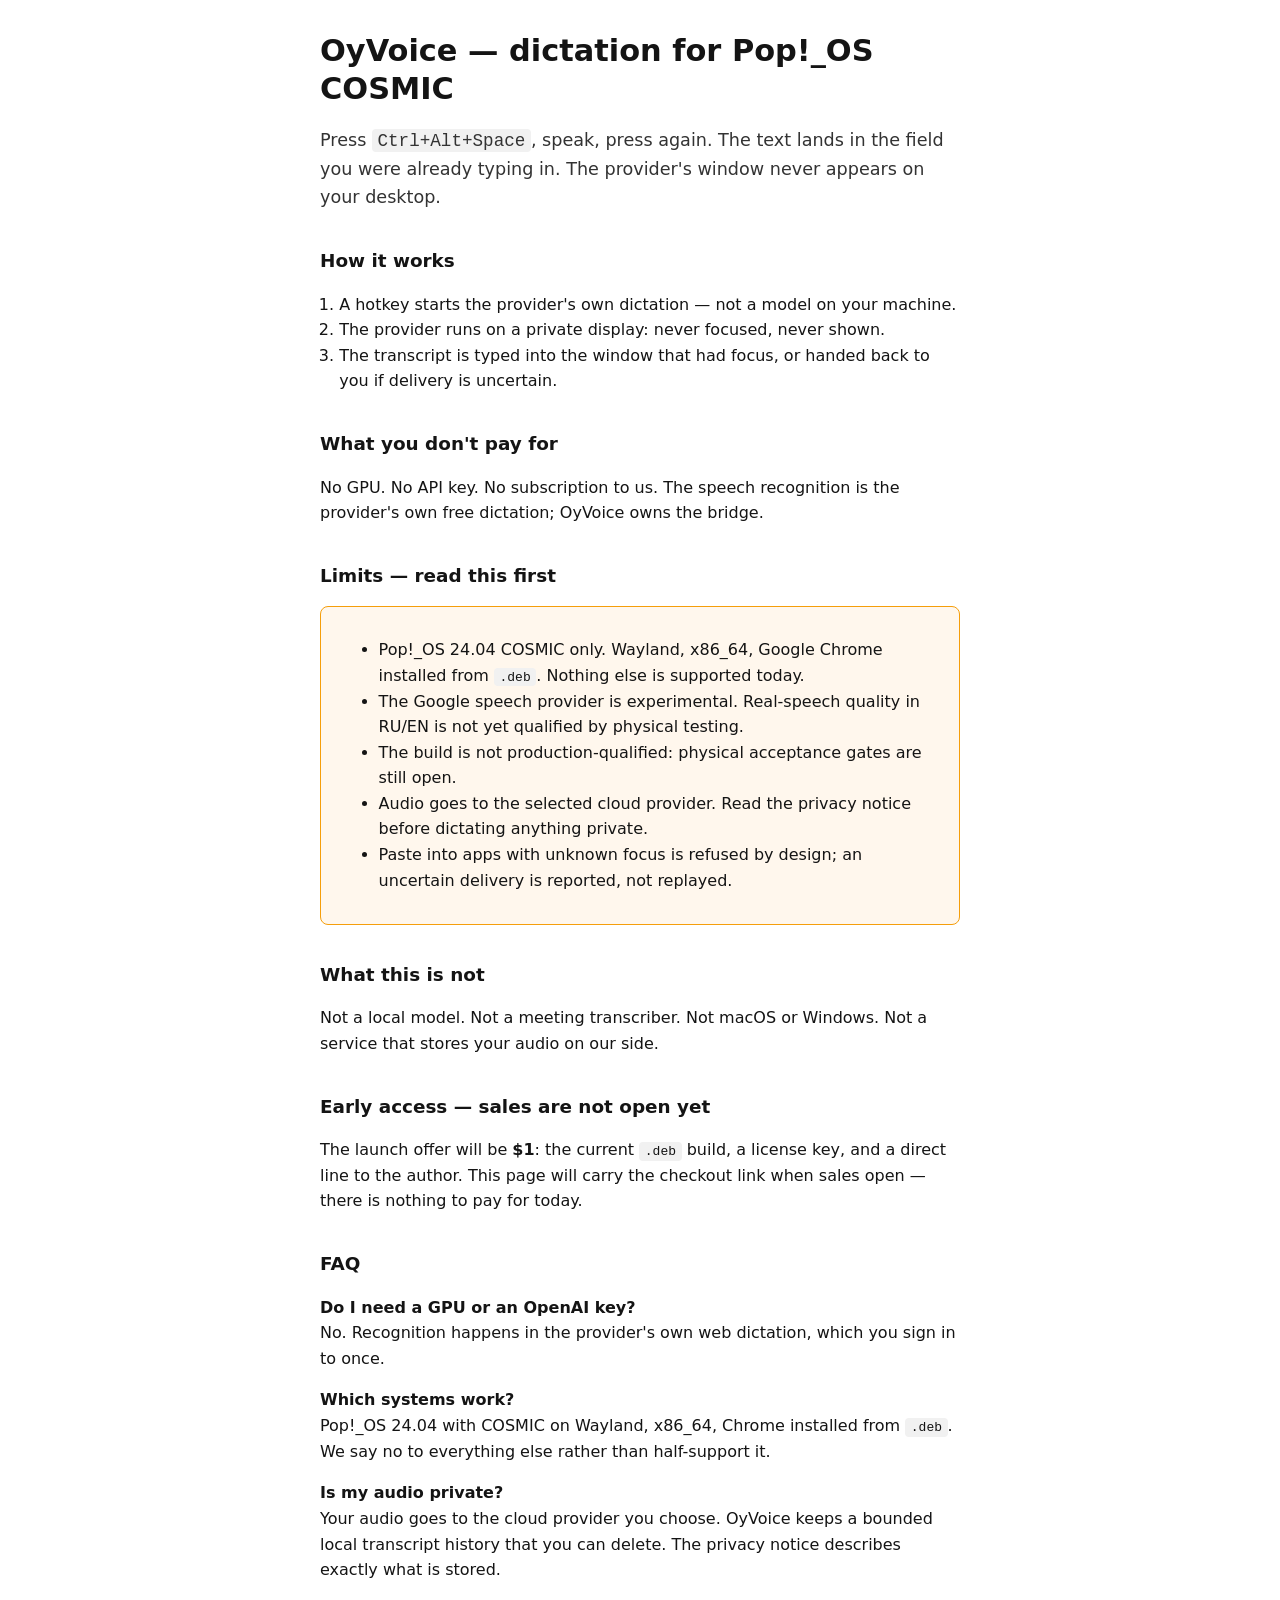
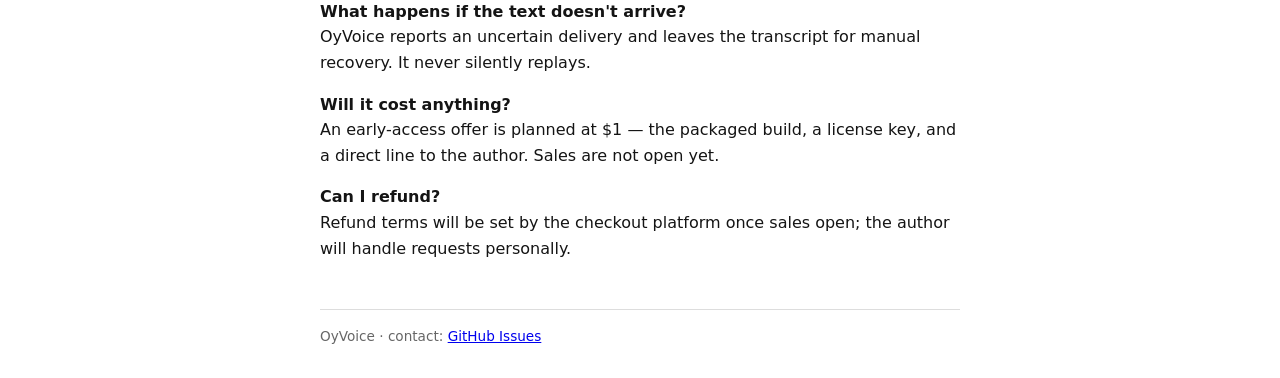
==== index.html @ 6ff1a88d "storefront: EN/RU landing, sales not open yet" ====
<!doctype html>
<html lang="en">
<head>
<meta charset="utf-8">
<meta name="viewport" content="width=device-width, initial-scale=1">
<title>OyVoice — dictation for Pop!_OS COSMIC</title>
<meta name="description" content="Dictate into any Linux app without leaving it. Ctrl+Alt+Space starts provider speech on a private display; the text lands where your caret was. Pop!_OS 24.04 COSMIC.">
<link rel="alternate" hreflang="ru" href="/ru/">
<link rel="alternate" hreflang="en" href="/">
<meta property="og:title" content="OyVoice — dictation for Pop!_OS COSMIC">
<meta property="og:description" content="Ctrl+Alt+Space, speak, press again — the text lands where your caret was. The provider's window never appears on your desktop.">
<meta property="og:type" content="website">
<script type="application/ld+json">
{
  "@context": "https://schema.org",
  "@type": "SoftwareApplication",
  "name": "OyVoice",
  "operatingSystem": "Pop!_OS 24.04 COSMIC (Wayland, x86_64)",
  "applicationCategory": "UtilitiesApplication",
  "offers": {"@type": "Offer", "price": "1.00", "priceCurrency": "USD",
             "description": "Early access: .deb build download, license key, direct contact with the author"}
}
</script>
<style>
  body{font-family:system-ui,sans-serif;max-width:640px;margin:2rem auto;
       padding:0 1.2rem;line-height:1.6;color:#141414}
  h1{font-size:1.9rem;line-height:1.25;margin-bottom:.4rem}
  h2{font-size:1.15rem;margin-top:2.2rem}
  .sub{font-size:1.1rem;color:#333}
  .limits{background:#fff7ed;border:1px solid #f59e0b;border-radius:8px;
          padding:.9rem 1.1rem}
  .cta{display:inline-block;margin-top:1.2rem;padding:.8rem 1.8rem;
       background:#111;color:#fff;text-decoration:none;border-radius:8px;
       font-size:1.05rem}
  .cta2{margin-left:1rem;color:#333}
  footer{margin-top:3rem;color:#666;font-size:.85rem;
         border-top:1px solid #ddd;padding-top:1rem}
  code{background:#f1f1f1;padding:.1rem .35rem;border-radius:4px}
  ol.plain{padding-left:1.2rem}
</style>
</head>
<body>
<h1>OyVoice — dictation for Pop!_OS COSMIC</h1>
<p class="sub">Press <code>Ctrl+Alt+Space</code>, speak, press again. The text
lands in the field you were already typing in. The provider's window never
appears on your desktop.</p>

<h2>How it works</h2>
<ol class="plain">
<li>A hotkey starts the provider's own dictation — not a model on your machine.</li>
<li>The provider runs on a private display: never focused, never shown.</li>
<li>The transcript is typed into the window that had focus, or handed back to
you if delivery is uncertain.</li>
</ol>

<h2>What you don't pay for</h2>
<p>No GPU. No API key. No subscription to us. The speech recognition is the
provider's own free dictation; OyVoice owns the bridge.</p>

<h2>Limits — read this first</h2>
<div class="limits"><ul>
<li>Pop!_OS 24.04 COSMIC only. Wayland, x86_64, Google Chrome installed from
<code>.deb</code>. Nothing else is supported today.</li>
<li>The Google speech provider is experimental. Real-speech quality in RU/EN is
not yet qualified by physical testing.</li>
<li>The build is not production-qualified: physical acceptance gates are still
open.</li>
<li>Audio goes to the selected cloud provider. Read the privacy notice before
dictating anything private.</li>
<li>Paste into apps with unknown focus is refused by design; an uncertain
delivery is reported, not replayed.</li>
</ul></div>

<h2>What this is not</h2>
<p>Not a local model. Not a meeting transcriber. Not macOS or Windows. Not a
service that stores your audio on our side.</p>

<h2>Early access — sales are not open yet</h2>
<p>The launch offer will be <strong>$1</strong>: the current
<code>.deb</code> build, a license key, and a direct line to the author. This
page will carry the checkout link when sales open — there is nothing to pay
for today.</p>

<h2>FAQ</h2>
<p><strong>Do I need a GPU or an OpenAI key?</strong><br>
No. Recognition happens in the provider's own web dictation, which you sign in
to once.</p>
<p><strong>Which systems work?</strong><br>
Pop!_OS 24.04 with COSMIC on Wayland, x86_64, Chrome installed from
<code>.deb</code>. We say no to everything else rather than half-support it.</p>
<p><strong>Is my audio private?</strong><br>
Your audio goes to the cloud provider you choose. OyVoice keeps a bounded
local transcript history that you can delete. The privacy notice describes
exactly what is stored.</p>
<p><strong>What happens if the text doesn't arrive?</strong><br>
OyVoice reports an uncertain delivery and leaves the transcript for manual
recovery. It never silently replays.</p>
<p><strong>Will it cost anything?</strong><br>
An early-access offer is planned at $1 — the packaged build, a license key,
and a direct line to the author. Sales are not open yet.</p>
<p><strong>Can I refund?</strong><br>
Refund terms will be set by the checkout platform once sales open; the
author will handle requests personally.</p>

<footer>
OyVoice · contact: <a href="https://github.com/oysana/oyvoice/issues">GitHub
Issues</a>
</footer>
</body>
</html>
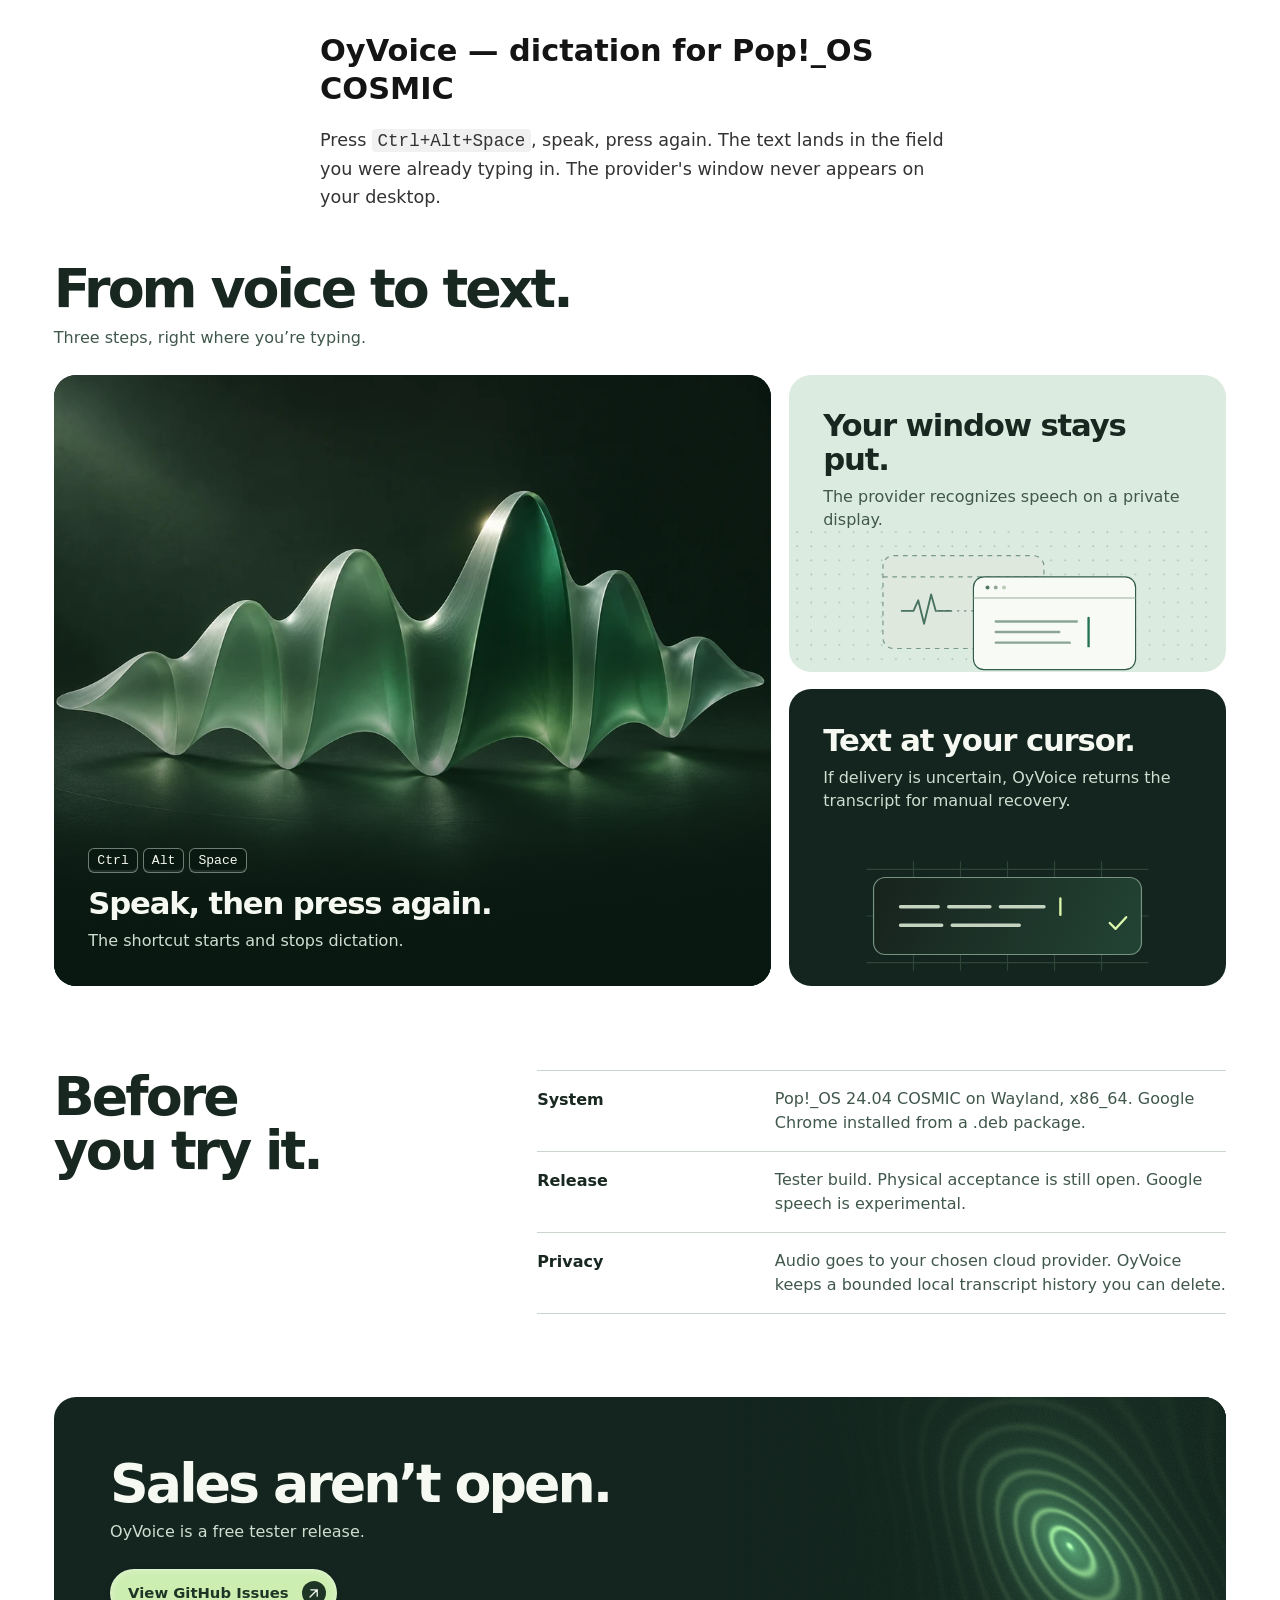
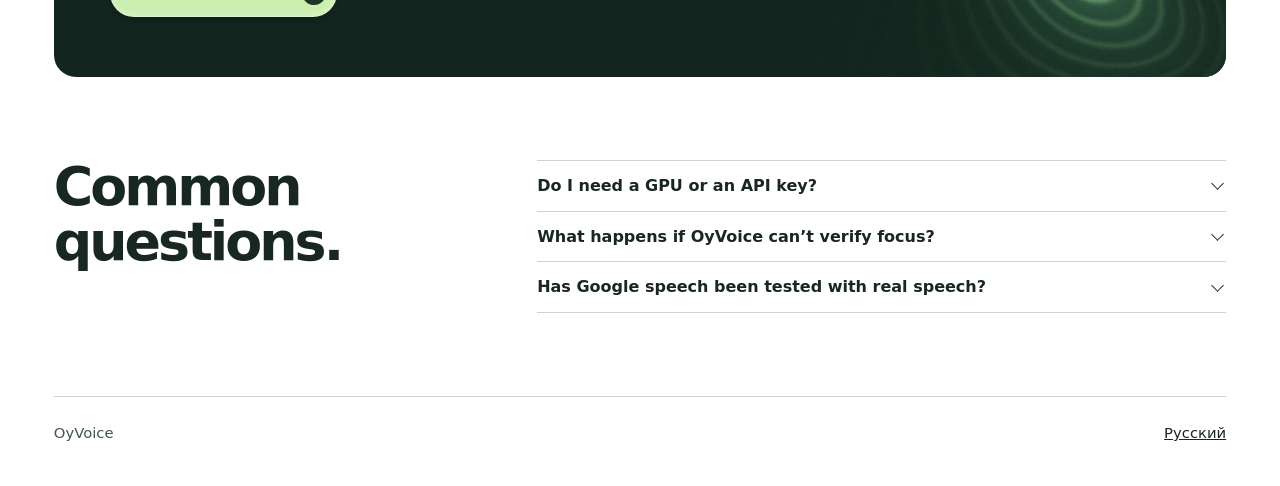
==== commit 5d3f6bcf: "Redesign the OyVoice storefront below the hero" ====
--- a/index.html
+++ b/index.html
@@ -4,11 +4,11 @@
 <meta charset="utf-8">
 <meta name="viewport" content="width=device-width, initial-scale=1">
 <title>OyVoice — dictation for Pop!_OS COSMIC</title>
-<meta name="description" content="Dictate into any Linux app without leaving it. Ctrl+Alt+Space starts provider speech on a private display; the text lands where your caret was. Pop!_OS 24.04 COSMIC.">
-<link rel="alternate" hreflang="ru" href="/ru/">
-<link rel="alternate" hreflang="en" href="/">
+<meta name="description" content="Dictation for Pop!_OS 24.04 COSMIC. Use Ctrl+Alt+Space to dictate through your selected cloud provider and return text to the focused field.">
+<link rel="alternate" hreflang="ru" href="https://oysana.github.io/oyvoice/ru/">
+<link rel="alternate" hreflang="en" href="https://oysana.github.io/oyvoice/">
 <meta property="og:title" content="OyVoice — dictation for Pop!_OS COSMIC">
-<meta property="og:description" content="Ctrl+Alt+Space, speak, press again — the text lands where your caret was. The provider's window never appears on your desktop.">
+<meta property="og:description" content="Dictation for Pop!_OS 24.04 COSMIC. Use Ctrl+Alt+Space to dictate through your selected cloud provider and return text to the focused field.">
 <meta property="og:type" content="website">
 <script type="application/ld+json">
 {
@@ -16,95 +16,95 @@
   "@type": "SoftwareApplication",
   "name": "OyVoice",
   "operatingSystem": "Pop!_OS 24.04 COSMIC (Wayland, x86_64)",
-  "applicationCategory": "UtilitiesApplication",
-  "offers": {"@type": "Offer", "price": "1.00", "priceCurrency": "USD",
-             "description": "Early access: .deb build download, license key, direct contact with the author"}
+  "applicationCategory": "UtilitiesApplication"
 }
 </script>
 <style>
   body{font-family:system-ui,sans-serif;max-width:640px;margin:2rem auto;
        padding:0 1.2rem;line-height:1.6;color:#141414}
   h1{font-size:1.9rem;line-height:1.25;margin-bottom:.4rem}
-  h2{font-size:1.15rem;margin-top:2.2rem}
   .sub{font-size:1.1rem;color:#333}
-  .limits{background:#fff7ed;border:1px solid #f59e0b;border-radius:8px;
-          padding:.9rem 1.1rem}
-  .cta{display:inline-block;margin-top:1.2rem;padding:.8rem 1.8rem;
-       background:#111;color:#fff;text-decoration:none;border-radius:8px;
-       font-size:1.05rem}
-  .cta2{margin-left:1rem;color:#333}
-  footer{margin-top:3rem;color:#666;font-size:.85rem;
-         border-top:1px solid #ddd;padding-top:1rem}
   code{background:#f1f1f1;padding:.1rem .35rem;border-radius:4px}
-  ol.plain{padding-left:1.2rem}
 </style>
+<link rel="stylesheet" href="./assets/storefront.css">
+<script type="module" src="./assets/storefront-shader.js"></script>
 </head>
 <body>
+<main>
 <h1>OyVoice — dictation for Pop!_OS COSMIC</h1>
 <p class="sub">Press <code>Ctrl+Alt+Space</code>, speak, press again. The text
 lands in the field you were already typing in. The provider's window never
 appears on your desktop.</p>
 
-<h2>How it works</h2>
-<ol class="plain">
-<li>A hotkey starts the provider's own dictation — not a model on your machine.</li>
-<li>The provider runs on a private display: never focused, never shown.</li>
-<li>The transcript is typed into the window that had focus, or handed back to
-you if delivery is uncertain.</li>
-</ol>
+<div class="oy-story">
+  <section data-design-section="bento" aria-labelledby="how-title">
+    <header class="oy-section-head">
+      <h2 id="how-title" class="oy-title">From voice to text.</h2>
+      <p>Three steps, right where you’re typing.</p>
+    </header>
+    <div class="oy-grid">
+      <article class="oy-tile oy-tile--stage">
+        <picture class="oy-stage-art" data-design-visual>
+          <source media="(max-width: 740px)" srcset="./assets/voice-wave-small.webp">
+          <img src="./assets/voice-wave.webp" width="1280" height="853" alt="">
+        </picture>
+        <div class="oy-tile-copy">
+          <span class="oy-keys"><kbd>Ctrl</kbd><kbd>Alt</kbd><kbd>Space</kbd></span>
+          <h3>Speak, then press again.</h3>
+          <p>The shortcut starts and stops dictation.</p>
+        </div>
+      </article>
+      <article class="oy-tile oy-tile--diagram">
+        <div class="oy-tile-copy">
+          <h3>Your window stays put.</h3>
+          <p>The provider recognizes speech on a private display.</p>
+        </div>
+        <img class="oy-diagram" data-design-visual src="./assets/private-display.svg" width="360" height="120" alt="">
+      </article>
+      <article class="oy-tile oy-tile--diagram oy-tile--cursor">
+        <div class="oy-tile-copy">
+          <h3>Text at your cursor.</h3>
+          <p>If delivery is uncertain, OyVoice returns the transcript for manual recovery.</p>
+        </div>
+        <img class="oy-diagram" data-design-visual src="./assets/cursor.svg" width="360" height="120" alt="">
+      </article>
+    </div>
+  </section>
 
-<h2>What you don't pay for</h2>
-<p>No GPU. No API key. No subscription to us. The speech recognition is the
-provider's own free dictation; OyVoice owns the bridge.</p>
+  <section class="oy-editorial" data-design-section="editorial" aria-labelledby="requirements-title">
+    <h2 id="requirements-title" class="oy-title">Before you try it.</h2>
+    <dl class="oy-facts">
+      <div><dt>System</dt><dd>Pop!_OS 24.04 COSMIC on Wayland, x86_64. Google Chrome installed from a .deb package.</dd></div>
+      <div><dt>Release</dt><dd>Tester build. Physical acceptance is still open. Google speech is experimental.</dd></div>
+      <div><dt>Privacy</dt><dd>Audio goes to your chosen cloud provider. OyVoice keeps a bounded local transcript history you can delete.</dd></div>
+    </dl>
+  </section>
 
-<h2>Limits — read this first</h2>
-<div class="limits"><ul>
-<li>Pop!_OS 24.04 COSMIC only. Wayland, x86_64, Google Chrome installed from
-<code>.deb</code>. Nothing else is supported today.</li>
-<li>The Google speech provider is experimental. Real-speech quality in RU/EN is
-not yet qualified by physical testing.</li>
-<li>The build is not production-qualified: physical acceptance gates are still
-open.</li>
-<li>Audio goes to the selected cloud provider. Read the privacy notice before
-dictating anything private.</li>
-<li>Paste into apps with unknown focus is refused by design; an uncertain
-delivery is reported, not replayed.</li>
-</ul></div>
+  <section class="oy-action" data-design-section="action" aria-labelledby="status-title">
+    <div class="oy-action-copy">
+      <h2 id="status-title" class="oy-title" data-design-heading>Sales aren’t open.</h2>
+      <p>OyVoice is a free tester release.</p>
+      <a class="oy-button" data-design-primary href="https://github.com/oysana/oyvoice/issues">
+        View GitHub Issues
+        <svg aria-hidden="true" viewBox="0 0 20 20" fill="none"><path d="M5 15 14 6M6 6h8v8" stroke="currentColor" stroke-width="1.6" stroke-linecap="round" stroke-linejoin="round"/></svg>
+      </a>
+    </div>
+    <div class="oy-action-art" data-design-visual aria-hidden="true"><canvas width="512" height="256"></canvas></div>
+  </section>
 
-<h2>What this is not</h2>
-<p>Not a local model. Not a meeting transcriber. Not macOS or Windows. Not a
-service that stores your audio on our side.</p>
-
-<h2>Early access — sales are not open yet</h2>
-<p>The launch offer will be <strong>$1</strong>: the current
-<code>.deb</code> build, a license key, and a direct line to the author. This
-page will carry the checkout link when sales open — there is nothing to pay
-for today.</p>
-
-<h2>FAQ</h2>
-<p><strong>Do I need a GPU or an OpenAI key?</strong><br>
-No. Recognition happens in the provider's own web dictation, which you sign in
-to once.</p>
-<p><strong>Which systems work?</strong><br>
-Pop!_OS 24.04 with COSMIC on Wayland, x86_64, Chrome installed from
-<code>.deb</code>. We say no to everything else rather than half-support it.</p>
-<p><strong>Is my audio private?</strong><br>
-Your audio goes to the cloud provider you choose. OyVoice keeps a bounded
-local transcript history that you can delete. The privacy notice describes
-exactly what is stored.</p>
-<p><strong>What happens if the text doesn't arrive?</strong><br>
-OyVoice reports an uncertain delivery and leaves the transcript for manual
-recovery. It never silently replays.</p>
-<p><strong>Will it cost anything?</strong><br>
-An early-access offer is planned at $1 — the packaged build, a license key,
-and a direct line to the author. Sales are not open yet.</p>
-<p><strong>Can I refund?</strong><br>
-Refund terms will be set by the checkout platform once sales open; the
-author will handle requests personally.</p>
-
-<footer>
-OyVoice · contact: <a href="https://github.com/oysana/oyvoice/issues">GitHub
-Issues</a>
-</footer>
+  <section class="oy-faq" data-design-section="faq" aria-labelledby="faq-title">
+    <h2 id="faq-title" class="oy-title">Common questions.</h2>
+    <div class="oy-faq-list">
+      <details><summary>Do I need a GPU or an API key?</summary><p>No. The selected cloud provider recognizes the speech. The ChatGPT provider needs sign-in.</p></details>
+      <details><summary>What happens if OyVoice can’t verify focus?</summary><p>OyVoice refuses to insert into an unknown field. If delivery is uncertain, it reports it and leaves the transcript for manual recovery.</p></details>
+      <details><summary>Has Google speech been tested with real speech?</summary><p>Google speech is experimental. Physical testing of live speech in Russian and English is still open.</p></details>
+    </div>
+  </section>
+  <footer class="oy-footer" role="contentinfo">
+    <span>OyVoice</span>
+    <a href="./ru/" hreflang="ru" lang="ru" aria-label="View this page in Russian">Русский</a>
+  </footer>
+</div>
+</main>
 </body>
 </html>
--- a/assets/storefront.css
+++ b/assets/storefront.css
@@ -0,0 +1,328 @@
+.oy-story {
+  --content-max: 1192px;
+  --page-gutter: clamp(18px, 4.2vw, 60px);
+  --section-space: clamp(58px, 6.5vw, 96px);
+  --grid-gap: clamp(12px, 1.35vw, 20px);
+  --tile-inset: clamp(20px, 2.7vw, 40px);
+  --tile-corner: 22px;
+  --caption-gap: 8px;
+  --group-gap: 24px;
+  --copy-measure: 52ch;
+  --ink: #182720;
+  --ink-secondary: #40574c;
+  --quiet-surface: #edf1e9;
+  --accent-surface: #dcebe0;
+  --inverse-surface: #13251e;
+  --inverse-ink: #f5f9f1;
+  --inverse-secondary: #d0ded2;
+  --divider: #cbd5cc;
+  --accent-action: #cceeb1;
+  --accent-ink: #1e3525;
+  --focus: #156749;
+  --action-corner: 999px;
+  --action-stroke: rgb(255 255 255 / 40%);
+  --action-shadow: 0 3px 6px rgb(0 0 0 / 20%), inset 0 0 6px 2px rgb(255 255 255 / 24%);
+  --control-feedback: 180ms;
+  --feedback-curve: cubic-bezier(.2, .65, .3, 1);
+  --shell: min(var(--content-max), calc(100vw - 2 * var(--page-gutter)));
+
+  width: var(--shell);
+  margin-inline: calc((100% - var(--shell)) / 2);
+  margin-block: clamp(38px, 4vw, 64px) 0;
+  color: var(--ink);
+}
+
+.oy-story *, .oy-story *::before, .oy-story *::after { box-sizing: border-box; }
+
+.oy-story :where(h2, h3, p, figure, ul, dl, dd) { margin: 0; }
+.oy-story h2 { margin: 0; }
+
+.oy-story [data-design-section] + [data-design-section] { margin-block-start: var(--section-space); }
+
+.oy-story .oy-section-head { margin-block-end: var(--group-gap); }
+
+.oy-story .oy-section-head p {
+  max-width: var(--copy-measure);
+  margin-block-start: var(--caption-gap);
+  color: var(--ink-secondary);
+  font-size: 1rem;
+}
+
+.oy-story .oy-title {
+  font-size: clamp(2rem, 4.2vw, 3.75rem);
+  font-weight: 650;
+  line-height: 1.02;
+  letter-spacing: -.055em;
+  text-wrap: balance;
+}
+
+.oy-story .oy-grid {
+  display: grid;
+  grid-template-columns: minmax(0, 1.64fr) minmax(0, 1fr);
+  grid-template-rows: 1fr 1fr;
+  gap: var(--grid-gap);
+}
+
+.oy-story .oy-tile {
+  position: relative;
+  overflow: hidden;
+  border-radius: var(--tile-corner);
+  background: var(--quiet-surface);
+  color: var(--ink);
+}
+
+.oy-story .oy-tile--stage {
+  isolation: isolate;
+  grid-row: span 2;
+  min-height: clamp(440px, 42vw, 565px);
+  display: flex;
+  align-items: end;
+  background: #0f211b;
+  color: var(--inverse-ink);
+}
+
+.oy-story .oy-stage-art,
+.oy-story .oy-stage-art img {
+  position: absolute;
+  inset: 0;
+  width: 100%;
+  height: 100%;
+}
+
+.oy-story .oy-stage-art img { object-fit: cover; object-position: 55% 43%; }
+
+.oy-story .oy-tile--stage::after {
+  content: "";
+  position: absolute;
+  z-index: 0;
+  inset: 40% 0 0;
+  background: linear-gradient(180deg, transparent, rgb(9 24 17 / 97%) 92%);
+  pointer-events: none;
+}
+
+.oy-story .oy-tile-copy {
+  position: relative;
+  z-index: 1;
+  padding: var(--tile-inset);
+}
+
+.oy-story .oy-tile-copy h3 {
+  font-size: clamp(1.4rem, 2.4vw, 2.1rem);
+  font-weight: 650;
+  line-height: 1.1;
+  letter-spacing: -.038em;
+}
+
+.oy-story .oy-tile-copy p {
+  margin-block-start: var(--caption-gap);
+  color: var(--ink-secondary);
+  max-width: var(--copy-measure);
+  line-height: 1.45;
+}
+
+.oy-story .oy-tile--stage p,
+.oy-story .oy-tile--cursor p { color: var(--inverse-secondary); }
+
+.oy-story .oy-keys {
+  display: inline-flex;
+  flex-wrap: wrap;
+  gap: 5px;
+  margin-block-end: 14px;
+}
+
+.oy-story kbd {
+  padding: 2px 8px;
+  border: 1px solid rgb(240 255 241 / 44%);
+  border-radius: 6px;
+  background: rgb(9 24 17 / 82%);
+  color: var(--inverse-ink);
+  box-shadow: inset 0 -2px 0 rgb(240 255 241 / 10%);
+  font: 500 .82rem/1.45 ui-monospace, monospace;
+}
+
+.oy-story .oy-tile--diagram {
+  display: flex;
+  flex-direction: column;
+  justify-content: space-between;
+  background: var(--accent-surface);
+}
+
+.oy-story .oy-tile--cursor {
+  background: var(--inverse-surface);
+  color: var(--inverse-ink);
+}
+
+.oy-story .oy-tile--diagram .oy-tile-copy { padding-block-end: 0; }
+
+.oy-story .oy-diagram {
+  display: block;
+  width: 100%;
+  height: clamp(104px, 11vw, 154px);
+  object-fit: contain;
+  object-position: center bottom;
+}
+
+.oy-story .oy-editorial {
+  display: grid;
+  grid-template-columns: minmax(0, .8fr) minmax(0, 1.2fr);
+  gap: var(--group-gap);
+  align-items: start;
+}
+
+.oy-story .oy-facts { border-block-start: 1px solid var(--divider); }
+.oy-story .oy-facts > div {
+  padding-block: 16px;
+  border-block-end: 1px solid var(--divider);
+  display: grid;
+  grid-template-columns: minmax(0, 1fr) minmax(0, 2fr);
+  gap: 12px;
+}
+.oy-story .oy-facts dt { font-weight: 650; }
+.oy-story .oy-facts dd { color: var(--ink-secondary); line-height: 1.5; }
+
+.oy-story .oy-action {
+  display: grid;
+  grid-template-columns: minmax(0, 1.32fr) minmax(0, 1fr);
+  min-height: 280px;
+  border-radius: var(--tile-corner);
+  overflow: hidden;
+  background: var(--inverse-surface);
+  color: var(--inverse-ink);
+  position: relative;
+}
+
+.oy-story .oy-action-copy {
+  align-self: center;
+  z-index: 1;
+  padding: clamp(24px, 4.4vw, 64px);
+}
+
+.oy-story .oy-action-copy p {
+  margin-block: var(--caption-gap) var(--group-gap);
+  color: var(--inverse-secondary);
+}
+
+.oy-story .oy-action-art {
+  position: relative;
+  overflow: hidden;
+  min-height: 155px;
+  background:
+    radial-gradient(ellipse at 77% 46%, #b7d994 0%, #60966c 19%, transparent 54%),
+    radial-gradient(ellipse at 76% 80%, #4b795c, var(--inverse-surface) 71%);
+}
+
+.oy-story .oy-action-art::after {
+  content: "";
+  position: absolute;
+  inset: 0;
+  background: linear-gradient(90deg, var(--inverse-surface), transparent 60%);
+  pointer-events: none;
+}
+
+.oy-story .oy-action-art canvas {
+  position: absolute;
+  inset: 0;
+  width: 100%;
+  height: 100%;
+  visibility: hidden;
+}
+
+.oy-story .oy-action-art canvas[data-rendered] { visibility: visible; }
+
+.oy-story .oy-button {
+  display: inline-flex;
+  min-height: 48px;
+  align-items: center;
+  justify-content: center;
+  padding: 9px 10px 9px 17px;
+  gap: 13px;
+  border: 1px solid var(--action-stroke);
+  border-radius: var(--action-corner);
+  background: var(--accent-action);
+  color: var(--accent-ink);
+  box-shadow: var(--action-shadow);
+  text-decoration: none;
+  font-size: .925rem;
+  font-weight: 650;
+  line-height: 1.2;
+  transition: filter var(--control-feedback) var(--feedback-curve), transform var(--control-feedback) var(--feedback-curve);
+}
+
+.oy-story .oy-button svg {
+  flex: 0 0 24px;
+  height: 24px;
+  border-radius: var(--action-corner);
+  padding: 4px;
+  color: var(--inverse-ink);
+  background: var(--accent-ink);
+}
+
+.oy-story .oy-button:hover { filter: brightness(1.08); transform: translateY(-1px); }
+.oy-story .oy-button:active { filter: brightness(.93); transform: translateY(1px); }
+.oy-story :where(a, summary):focus-visible { outline: 2px solid var(--focus); outline-offset: 4px; }
+.oy-story .oy-button:focus-visible { outline-color: var(--inverse-ink); }
+
+.oy-story .oy-faq {
+  display: grid;
+  grid-template-columns: minmax(0, .8fr) minmax(0, 1.2fr);
+  align-items: start;
+  gap: var(--group-gap);
+}
+.oy-story .oy-faq-list { border-block-start: 1px solid var(--divider); }
+.oy-story .oy-faq details { border-block-end: 1px solid var(--divider); }
+.oy-story .oy-faq summary {
+  min-height: 48px;
+  padding-block: 12px;
+  list-style: none;
+  cursor: pointer;
+  display: flex;
+  gap: 14px;
+  align-items: center;
+  justify-content: space-between;
+  font-weight: 620;
+}
+.oy-story .oy-faq summary::-webkit-details-marker { display: none; }
+.oy-story .oy-faq summary::after {
+  content: "";
+  width: 9px;
+  height: 9px;
+  flex: 0 0 9px;
+  border-inline-end: 1.5px solid currentColor;
+  border-block-end: 1.5px solid currentColor;
+  margin-inline: 4px;
+  transform: translateY(-2px) rotate(45deg);
+}
+.oy-story .oy-faq details[open] summary::after { transform: translateY(2px) rotate(225deg); }
+.oy-story .oy-faq details p { padding-block: 0 16px; color: var(--ink-secondary); }
+
+.oy-story .oy-footer {
+  display: flex;
+  justify-content: space-between;
+  align-items: center;
+  flex-wrap: wrap;
+  gap: 8px var(--group-gap);
+  margin-block-start: var(--section-space);
+  padding-block-start: 14px;
+  border-block-start: 1px solid var(--divider);
+  color: var(--ink-secondary);
+  font-size: .925rem;
+}
+
+.oy-story .oy-footer a { display: inline-flex; align-items: center; min-height: 44px; color: var(--ink); }
+
+@media (max-width: 740px) {
+  .oy-story .oy-grid,
+  .oy-story .oy-editorial,
+  .oy-story .oy-action,
+  .oy-story .oy-faq { grid-template-columns: minmax(0, 1fr); grid-template-rows: auto; }
+
+  .oy-story .oy-tile--stage { grid-row: auto; min-height: max(340px, 105vw - 74px); }
+  .oy-story .oy-stage-art img { object-position: 56% 48%; }
+  .oy-story .oy-tile--diagram { min-height: 200px; }
+  .oy-story .oy-diagram { max-height: 128px; }
+  .oy-story .oy-action-art::after { background: linear-gradient(var(--inverse-surface), transparent 65%); }
+}
+
+@media (prefers-reduced-motion: reduce) {
+  .oy-story .oy-button { transition: none; transform: none; }
+}
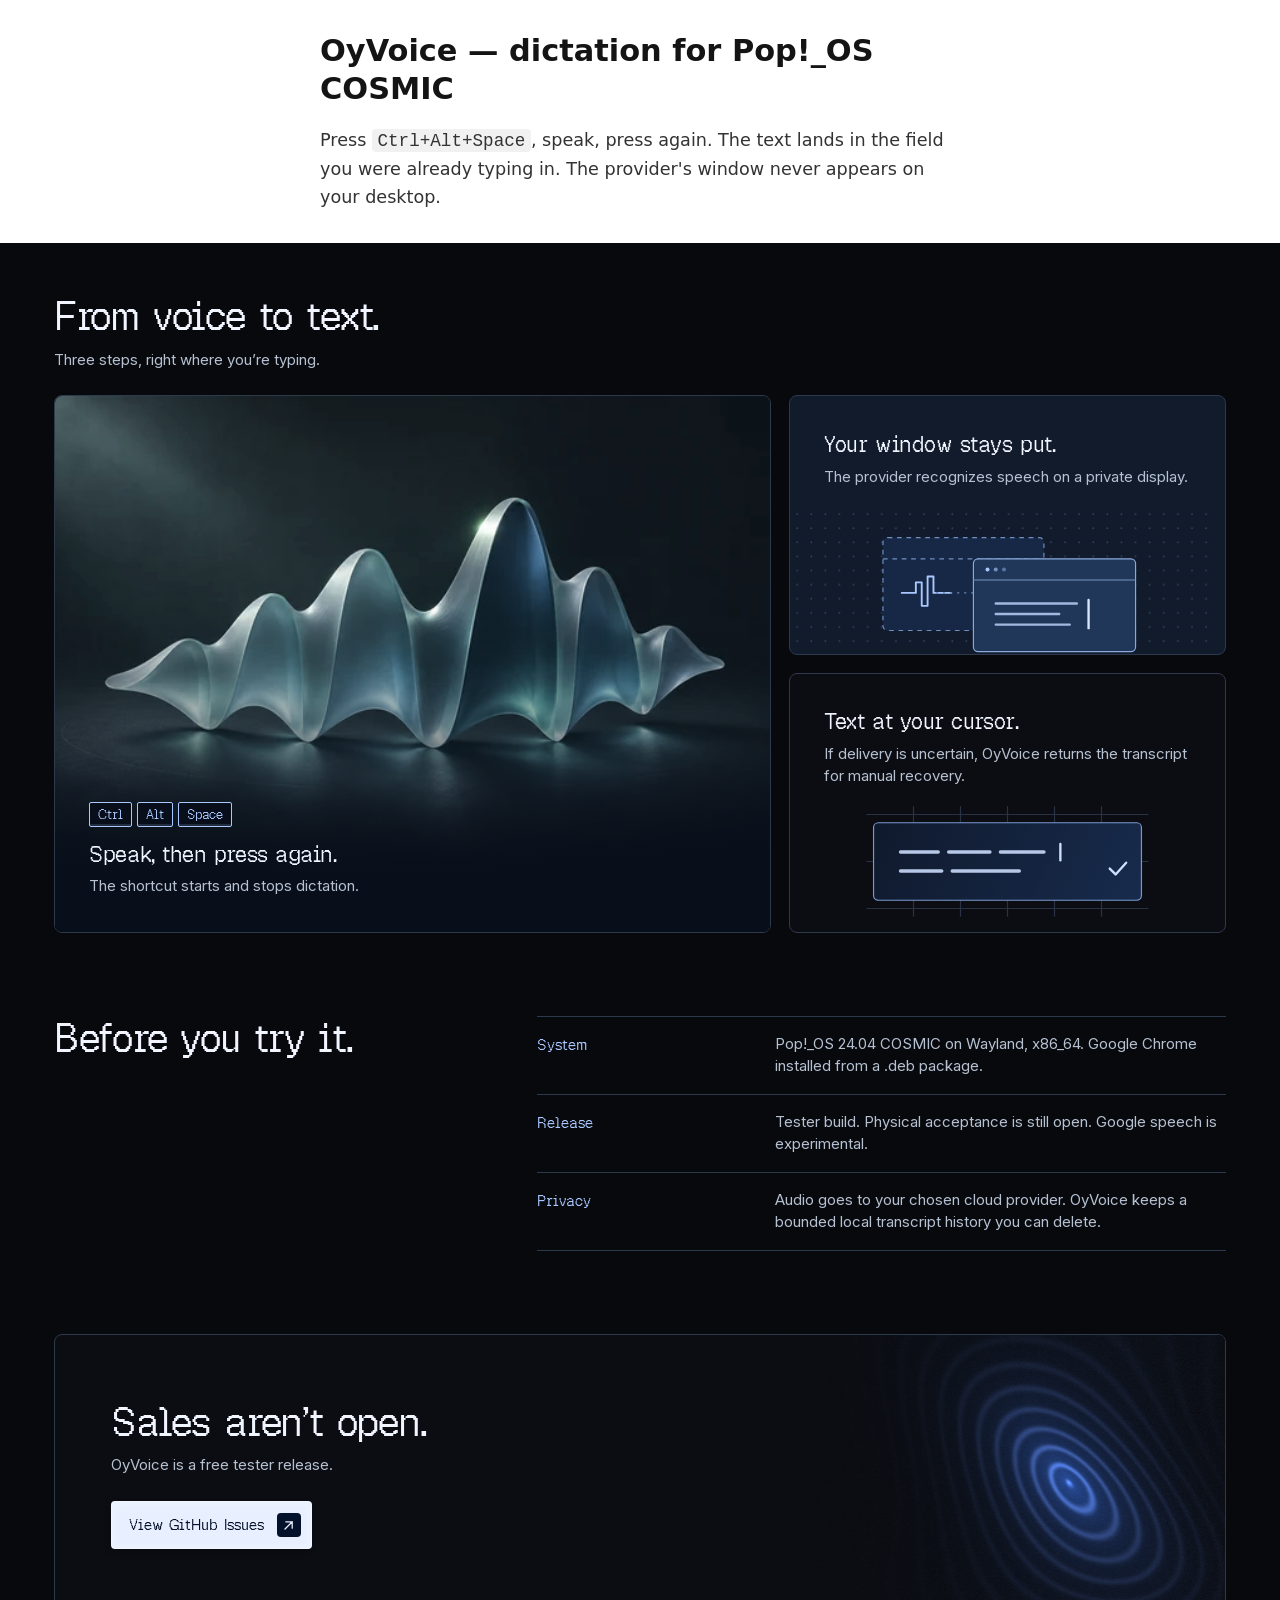
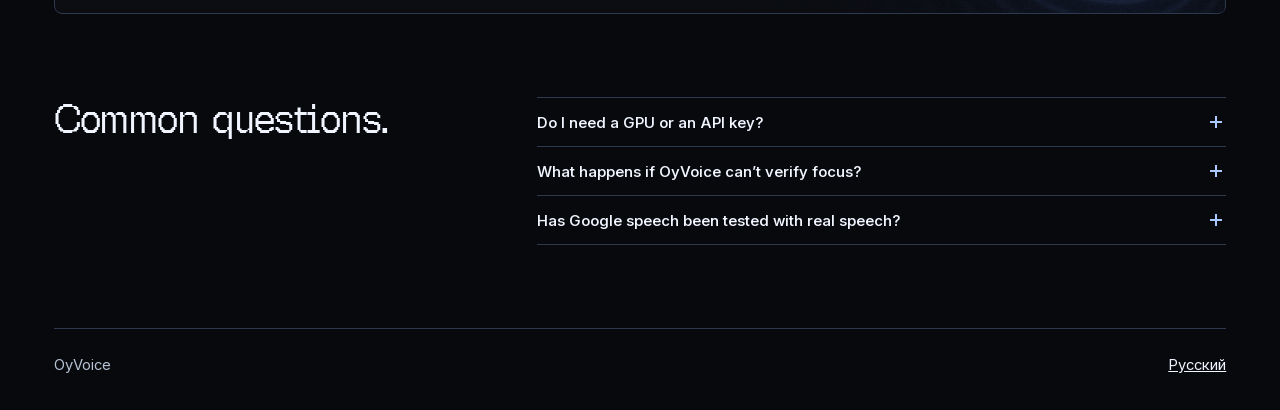
==== commit 07437253: "Match the OyVoice storefront pixel typography" ====
--- a/index.html
+++ b/index.html
@@ -20,8 +20,8 @@
 }
 </script>
 <style>
-  body{font-family:system-ui,sans-serif;max-width:640px;margin:2rem auto;
-       padding:0 1.2rem;line-height:1.6;color:#141414}
+  body{font-family:system-ui,sans-serif;margin:0;line-height:1.6;color:#141414}
+  .oy-hero{max-width:640px;margin:2rem auto;padding:0 1.2rem}
   h1{font-size:1.9rem;line-height:1.25;margin-bottom:.4rem}
   .sub{font-size:1.1rem;color:#333}
   code{background:#f1f1f1;padding:.1rem .35rem;border-radius:4px}
@@ -31,10 +31,12 @@
 </head>
 <body>
 <main>
+<header class="oy-hero">
 <h1>OyVoice — dictation for Pop!_OS COSMIC</h1>
 <p class="sub">Press <code>Ctrl+Alt+Space</code>, speak, press again. The text
 lands in the field you were already typing in. The provider's window never
 appears on your desktop.</p>
+</header>
 
 <div class="oy-story">
   <section data-design-section="bento" aria-labelledby="how-title">
--- a/assets/storefront.css
+++ b/assets/storefront.css
@@ -1,35 +1,66 @@
+@font-face {
+  font-family: "Geist Pixel";
+  src: url("fonts/GeistPixel-Square.woff2") format("woff2");
+  font-style: normal;
+  font-weight: 400;
+  font-display: swap;
+}
+
+@font-face {
+  font-family: "Geist Mono";
+  src: url("fonts/GeistMono-Regular.woff2") format("woff2");
+  font-style: normal;
+  font-weight: 400;
+  font-display: swap;
+}
+
+@font-face {
+  font-family: Inter;
+  src: url("fonts/InterVariable-Latin-Cyrillic.woff2") format("woff2");
+  font-style: normal;
+  font-weight: 100 900;
+  font-display: swap;
+}
+
 .oy-story {
   --content-max: 1192px;
   --page-gutter: clamp(18px, 4.2vw, 60px);
   --section-space: clamp(58px, 6.5vw, 96px);
   --grid-gap: clamp(12px, 1.35vw, 20px);
   --tile-inset: clamp(20px, 2.7vw, 40px);
-  --tile-corner: 22px;
+  --tile-corner: 8px;
   --caption-gap: 8px;
   --group-gap: 24px;
   --copy-measure: 52ch;
-  --ink: #182720;
-  --ink-secondary: #40574c;
-  --quiet-surface: #edf1e9;
-  --accent-surface: #dcebe0;
-  --inverse-surface: #13251e;
-  --inverse-ink: #f5f9f1;
-  --inverse-secondary: #d0ded2;
-  --divider: #cbd5cc;
-  --accent-action: #cceeb1;
-  --accent-ink: #1e3525;
-  --focus: #156749;
-  --action-corner: 999px;
+  --font-display: "Geist Pixel", "Geist Mono", ui-monospace, monospace;
+  --font-body: Inter, system-ui, sans-serif;
+  --canvas: #07090d;
+  --ink: #f1f5ff;
+  --ink-secondary: #b6c1d2;
+  --quiet-surface: #11151d;
+  --accent-surface: #111b2c;
+  --inverse-surface: #0b0d12;
+  --stage-surface: #080e1a;
+  --divider: #2d394d;
+  --accent-action: #e8f0ff;
+  --accent-ink: #04112a;
+  --signal: #a9c8ff;
+  --focus: var(--signal);
+  --action-corner: 4px;
   --action-stroke: rgb(255 255 255 / 40%);
   --action-shadow: 0 3px 6px rgb(0 0 0 / 20%), inset 0 0 6px 2px rgb(255 255 255 / 24%);
   --control-feedback: 180ms;
   --feedback-curve: cubic-bezier(.2, .65, .3, 1);
-  --shell: min(var(--content-max), calc(100vw - 2 * var(--page-gutter)));
-
-  width: var(--shell);
-  margin-inline: calc((100% - var(--shell)) / 2);
-  margin-block: clamp(38px, 4vw, 64px) 0;
+
+  padding: clamp(36px, 4vw, 60px) var(--page-gutter) 24px;
+  background: var(--canvas);
   color: var(--ink);
+  font: 400 .9375rem/1.55 var(--font-body);
+}
+
+.oy-story > * {
+  max-width: var(--content-max);
+  margin-inline: auto;
 }
 
 .oy-story *, .oy-story *::before, .oy-story *::after { box-sizing: border-box; }
@@ -45,14 +76,12 @@
   max-width: var(--copy-measure);
   margin-block-start: var(--caption-gap);
   color: var(--ink-secondary);
-  font-size: 1rem;
+  font-size: inherit;
 }
 
 .oy-story .oy-title {
-  font-size: clamp(2rem, 4.2vw, 3.75rem);
-  font-weight: 650;
-  line-height: 1.02;
-  letter-spacing: -.055em;
+  font: 400 clamp(1.625rem, 3.1vw, 2.625rem)/1.15 var(--font-display);
+  letter-spacing: -.03em;
   text-wrap: balance;
 }
 
@@ -66,6 +95,7 @@
 .oy-story .oy-tile {
   position: relative;
   overflow: hidden;
+  border: 1px solid var(--divider);
   border-radius: var(--tile-corner);
   background: var(--quiet-surface);
   color: var(--ink);
@@ -77,8 +107,7 @@
   min-height: clamp(440px, 42vw, 565px);
   display: flex;
   align-items: end;
-  background: #0f211b;
-  color: var(--inverse-ink);
+  background: var(--stage-surface);
 }
 
 .oy-story .oy-stage-art,
@@ -89,14 +118,18 @@
   height: 100%;
 }
 
-.oy-story .oy-stage-art img { object-fit: cover; object-position: 55% 43%; }
+.oy-story .oy-stage-art img {
+  object-fit: cover;
+  object-position: 55% 43%;
+  filter: hue-rotate(66deg) saturate(.82);
+}
 
 .oy-story .oy-tile--stage::after {
   content: "";
   position: absolute;
   z-index: 0;
   inset: 40% 0 0;
-  background: linear-gradient(180deg, transparent, rgb(9 24 17 / 97%) 92%);
+  background: linear-gradient(180deg, transparent, var(--stage-surface) 92%);
   pointer-events: none;
 }
 
@@ -107,10 +140,8 @@
 }
 
 .oy-story .oy-tile-copy h3 {
-  font-size: clamp(1.4rem, 2.4vw, 2.1rem);
-  font-weight: 650;
-  line-height: 1.1;
-  letter-spacing: -.038em;
+  font: 400 clamp(1.125rem, 1.75vw, 1.5rem)/1.2 var(--font-display);
+  letter-spacing: -.02em;
 }
 
 .oy-story .oy-tile-copy p {
@@ -120,9 +151,6 @@
   line-height: 1.45;
 }
 
-.oy-story .oy-tile--stage p,
-.oy-story .oy-tile--cursor p { color: var(--inverse-secondary); }
-
 .oy-story .oy-keys {
   display: inline-flex;
   flex-wrap: wrap;
@@ -132,12 +160,12 @@
 
 .oy-story kbd {
   padding: 2px 8px;
-  border: 1px solid rgb(240 255 241 / 44%);
-  border-radius: 6px;
-  background: rgb(9 24 17 / 82%);
-  color: var(--inverse-ink);
-  box-shadow: inset 0 -2px 0 rgb(240 255 241 / 10%);
-  font: 500 .82rem/1.45 ui-monospace, monospace;
+  border: 1px solid var(--signal);
+  border-radius: 2px;
+  background: var(--stage-surface);
+  color: var(--signal);
+  box-shadow: inset 0 -2px 0 rgb(169 200 255 / 16%);
+  font: 400 .82rem/1.45 var(--font-display);
 }
 
 .oy-story .oy-tile--diagram {
@@ -149,7 +177,6 @@
 
 .oy-story .oy-tile--cursor {
   background: var(--inverse-surface);
-  color: var(--inverse-ink);
 }
 
 .oy-story .oy-tile--diagram .oy-tile-copy { padding-block-end: 0; }
@@ -177,17 +204,20 @@
   grid-template-columns: minmax(0, 1fr) minmax(0, 2fr);
   gap: 12px;
 }
-.oy-story .oy-facts dt { font-weight: 650; }
+.oy-story .oy-facts dt {
+  font-family: var(--font-display);
+  color: var(--signal);
+}
 .oy-story .oy-facts dd { color: var(--ink-secondary); line-height: 1.5; }
 
 .oy-story .oy-action {
   display: grid;
   grid-template-columns: minmax(0, 1.32fr) minmax(0, 1fr);
   min-height: 280px;
+  border: 1px solid var(--divider);
   border-radius: var(--tile-corner);
   overflow: hidden;
   background: var(--inverse-surface);
-  color: var(--inverse-ink);
   position: relative;
 }
 
@@ -199,7 +229,7 @@
 
 .oy-story .oy-action-copy p {
   margin-block: var(--caption-gap) var(--group-gap);
-  color: var(--inverse-secondary);
+  color: var(--ink-secondary);
 }
 
 .oy-story .oy-action-art {
@@ -207,8 +237,8 @@
   overflow: hidden;
   min-height: 155px;
   background:
-    radial-gradient(ellipse at 77% 46%, #b7d994 0%, #60966c 19%, transparent 54%),
-    radial-gradient(ellipse at 76% 80%, #4b795c, var(--inverse-surface) 71%);
+    radial-gradient(ellipse at 77% 46%, #91b7ff 0%, #365b9f 19%, transparent 54%),
+    radial-gradient(ellipse at 76% 80%, #294165, var(--inverse-surface) 71%);
 }
 
 .oy-story .oy-action-art::after {
@@ -242,9 +272,7 @@
   color: var(--accent-ink);
   box-shadow: var(--action-shadow);
   text-decoration: none;
-  font-size: .925rem;
-  font-weight: 650;
-  line-height: 1.2;
+  font: 400 .925rem/1.2 var(--font-display);
   transition: filter var(--control-feedback) var(--feedback-curve), transform var(--control-feedback) var(--feedback-curve);
 }
 
@@ -253,14 +281,13 @@
   height: 24px;
   border-radius: var(--action-corner);
   padding: 4px;
-  color: var(--inverse-ink);
+  color: var(--accent-action);
   background: var(--accent-ink);
 }
 
 .oy-story .oy-button:hover { filter: brightness(1.08); transform: translateY(-1px); }
 .oy-story .oy-button:active { filter: brightness(.93); transform: translateY(1px); }
 .oy-story :where(a, summary):focus-visible { outline: 2px solid var(--focus); outline-offset: 4px; }
-.oy-story .oy-button:focus-visible { outline-color: var(--inverse-ink); }
 
 .oy-story .oy-faq {
   display: grid;
@@ -279,20 +306,20 @@
   gap: 14px;
   align-items: center;
   justify-content: space-between;
-  font-weight: 620;
+  font-weight: 550;
 }
 .oy-story .oy-faq summary::-webkit-details-marker { display: none; }
 .oy-story .oy-faq summary::after {
   content: "";
-  width: 9px;
-  height: 9px;
-  flex: 0 0 9px;
-  border-inline-end: 1.5px solid currentColor;
-  border-block-end: 1.5px solid currentColor;
+  width: 12px;
+  height: 12px;
+  flex: 0 0 12px;
   margin-inline: 4px;
-  transform: translateY(-2px) rotate(45deg);
-}
-.oy-story .oy-faq details[open] summary::after { transform: translateY(2px) rotate(225deg); }
+  color: var(--signal);
+  background: linear-gradient(currentColor 0 0) center / 12px 2px no-repeat,
+    linear-gradient(currentColor 0 0) center / 2px 12px no-repeat;
+}
+.oy-story .oy-faq details[open] summary::after { background-size: 12px 2px, 0 0; }
 .oy-story .oy-faq details p { padding-block: 0 16px; color: var(--ink-secondary); }
 
 .oy-story .oy-footer {
